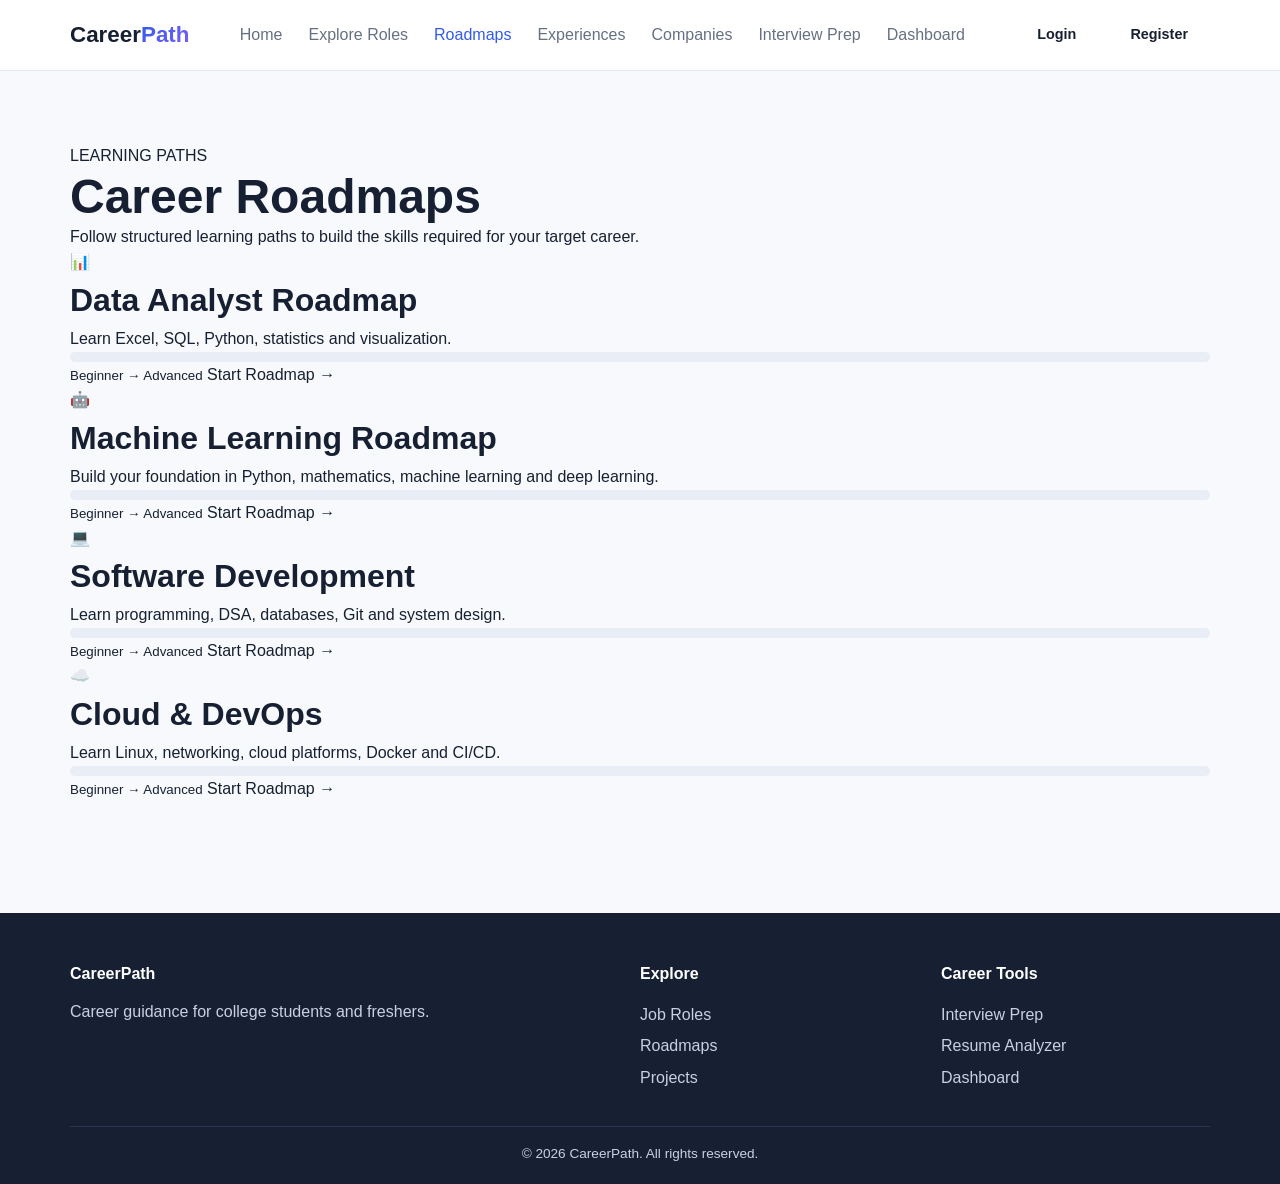
==== pages/roadmap.html @ c2577b4e "Add CareerPath project" ====
<!DOCTYPE html>
<html lang="en">

<head>
  <meta charset="UTF-8">
  <meta name="viewport" content="width=device-width, initial-scale=1.0">

  <title>Roadmaps | CareerPath</title>

  <link rel="stylesheet" href="../css/style.css">
  <link rel="stylesheet" href="../css/navbar.css">
  <link rel="stylesheet" href="../css/responsive.css">
  <link rel="stylesheet" href="../css/roadmap.css">
</head>

<body data-root="../" data-page="Roadmaps">

  <div id="navbar"></div>

  <main class="container section roadmap-page">

    <section class="page-hero">
      <p class="eyebrow">LEARNING PATHS</p>

      <h1>Career Roadmaps</h1>

      <p>
        Follow structured learning paths to build the skills required
        for your target career.
      </p>
    </section>


    <section class="roadmap-grid">

      <article class="roadmap-card">

        <div class="roadmap-icon">📊</div>

        <h2>Data Analyst Roadmap</h2>

        <p>
          Learn Excel, SQL, Python, statistics and visualization.
        </p>

        <div class="progress">
          <span style="width: 25%;"></span>
        </div>

        <small>Beginner → Advanced</small>

        <a href="roles.html" class="roadmap-btn">
          Start Roadmap →
        </a>

      </article>


      <article class="roadmap-card">

        <div class="roadmap-icon">🤖</div>

        <h2>Machine Learning Roadmap</h2>

        <p>
          Build your foundation in Python, mathematics,
          machine learning and deep learning.
        </p>

        <div class="progress">
          <span style="width: 20%;"></span>
        </div>

        <small>Beginner → Advanced</small>

        <a href="roles.html" class="roadmap-btn">
          Start Roadmap →
        </a>

      </article>


      <article class="roadmap-card">

        <div class="roadmap-icon">💻</div>

        <h2>Software Development</h2>

        <p>
          Learn programming, DSA, databases, Git and system design.
        </p>

        <div class="progress">
          <span style="width: 30%;"></span>
        </div>

        <small>Beginner → Advanced</small>

        <a href="roles.html" class="roadmap-btn">
          Start Roadmap →
        </a>

      </article>


      <article class="roadmap-card">

        <div class="roadmap-icon">☁️</div>

        <h2>Cloud & DevOps</h2>

        <p>
          Learn Linux, networking, cloud platforms,
          Docker and CI/CD.
        </p>

        <div class="progress">
          <span style="width: 15%;"></span>
        </div>

        <small>Beginner → Advanced</small>

        <a href="roles.html" class="roadmap-btn">
          Start Roadmap →
        </a>

      </article>

    </section>

  </main>

  <div id="footer"></div>

  <script src="../js/main.js"></script>

</body>
</html>
---- css/style.css ----
/* =========================================================
   CareerPath design system (shared by every page)
   1. Variables  2. Reset  3. Typography  4. Layout
   5. Buttons    6. Cards  7. Tags/Progress  8. Animations
   ========================================================= */

/* 1. VARIABLES - change colours here and the whole site updates */
:root {
  --primary: #315BEA;
  --secondary: #7C5CFC;
  --bg: #F7F9FC;
  --text: #172033;
  --text-light: #667085;
  --white: #FFFFFF;
  --border: #E4E8F0;
  --gradient: linear-gradient(135deg, var(--primary), var(--secondary));
  --radius: 16px;
  --shadow: 0 8px 24px rgba(23, 32, 51, 0.08);
  --shadow-hover: 0 14px 32px rgba(49, 91, 234, 0.18);
  --font: 'Inter', 'Segoe UI', Arial, sans-serif;
}

/* 2. RESET */
* { margin: 0; padding: 0; box-sizing: border-box; }
html { scroll-behavior: smooth; }
body { font-family: var(--font); background: var(--bg); color: var(--text); line-height: 1.6; }
img { max-width: 100%; display: block; }
a { color: inherit; text-decoration: none; }
ul { list-style: none; }

/* 3. TYPOGRAPHY */
h1 { font-size: 3rem; line-height: 1.15; }
h2 { font-size: 2rem; }
h3 { font-size: 1.15rem; }
.muted { color: var(--text-light); }
.gradient-text { background: var(--gradient); -webkit-background-clip: text; background-clip: text; color: transparent; }

/* 4. LAYOUT */
.container { width: min(1140px, 92%); margin: 0 auto; }
.section { padding: 72px 0; }
.section-title { text-align: center; margin-bottom: 40px; }
.section-title p { color: var(--text-light); margin-top: 8px; }
.grid { display: grid; gap: 24px; }
/* auto-fit = cards wrap by themselves on any screen size */
.grid-cards { grid-template-columns: repeat(auto-fit, minmax(240px, 1fr)); }

/* 5. BUTTONS */
.btn { display: inline-block; padding: 12px 26px; border-radius: 999px; font-weight: 600;
  border: 2px solid transparent; cursor: pointer; font-family: inherit; font-size: 1rem;
  transition: transform .25s, box-shadow .25s, background .25s; }
.btn:hover { transform: translateY(-3px); }
.btn-primary { background: var(--gradient); color: var(--white); box-shadow: var(--shadow); }
.btn-primary:hover { box-shadow: var(--shadow-hover); }
.btn-outline { border-color: var(--primary); color: var(--primary); background: transparent; }
.btn-outline:hover { background: var(--primary); color: var(--white); }

/* 6. CARDS */
.card { background: var(--white); border-radius: var(--radius); padding: 24px;
  box-shadow: var(--shadow); border: 1px solid var(--border);
  transition: transform .3s, box-shadow .3s; }
.card:hover { transform: translateY(-6px); box-shadow: var(--shadow-hover); }
.card-icon { font-size: 2rem; margin-bottom: 12px; }

/* 7. TAGS + PROGRESS BAR */
.tag { display: inline-block; font-size: .78rem; padding: 4px 10px; border-radius: 999px;
  background: #EEF2FF; color: var(--primary); margin: 2px 4px 2px 0; font-weight: 500; }
.progress { height: 10px; background: #E9EDF5; border-radius: 999px; overflow: hidden; }
.progress-fill { height: 100%; width: 0; background: var(--gradient); border-radius: 999px;
  transition: width 1s ease; }

/* 8. ANIMATIONS */
.reveal { opacity: 0; transform: translateY(28px); transition: opacity .7s ease, transform .7s ease; }
.reveal.visible { opacity: 1; transform: none; }
@keyframes float { 0%,100% { transform: translateY(0); } 50% { transform: translateY(-16px); } }
@media (prefers-reduced-motion: reduce) {
  * { animation: none !important; transition: none !important; }
  .reveal { opacity: 1; transform: none; }
}
---- css/navbar.css ----
/* Navbar + footer (same on every page) */
.navbar { position: sticky; top: 0; z-index: 100; background: rgba(255,255,255,.9);
  backdrop-filter: blur(10px); border-bottom: 1px solid var(--border); }
.nav-inner { display: flex; align-items: center; justify-content: space-between; height: 70px; }
.logo { font-size: 1.4rem; font-weight: 800; }
.logo span { background: var(--gradient); -webkit-background-clip: text; background-clip: text; color: transparent; }
.nav-links { display: flex; gap: 26px; }
.nav-links a { color: var(--text-light); font-weight: 500; padding: 6px 0; transition: color .2s; }
.nav-links a:hover, .nav-links a.active { color: var(--primary); }
.nav-auth { display: flex; gap: 10px; }
.nav-auth .btn { padding: 8px 20px; font-size: .9rem; }
.menu-toggle { display: none; background: none; border: none; font-size: 1.8rem; cursor: pointer; color: var(--text); }

.footer { background: var(--text); color: #C9D1E0; padding: 48px 0 20px; margin-top: 40px; }
.footer-grid { display: grid; grid-template-columns: 2fr 1fr 1fr; gap: 32px; }
.footer h4 { color: var(--white); margin-bottom: 12px; }
.footer a { display: block; padding: 3px 0; }
.footer a:hover { color: var(--white); }
.footer-bottom { text-align: center; margin-top: 32px; padding-top: 16px;
  border-top: 1px solid #2A3550; font-size: .85rem; }
---- css/responsive.css ----
/* Responsive rules (loaded last so it can override other files) */
@media (max-width: 992px) {
  h1 { font-size: 2.4rem; }
  .hero-inner { grid-template-columns: 1fr; text-align: center; }
  .hero-buttons { justify-content: center; }
  .hero-visual { display: none; }
}
@media (max-width: 768px) {
  .section { padding: 48px 0; }
  h2 { font-size: 1.6rem; }
  .menu-toggle { display: block; }
  /* the nav links + login buttons turn into a dropdown menu */
  .nav-links, .nav-auth { display: none; }
  .navbar.open .nav-links, .navbar.open .nav-auth { display: flex; }
  .navbar.open .nav-links { flex-direction: column; position: absolute; top: 70px; left: 0; right: 0;
    background: var(--white); padding: 16px 5%; gap: 14px; border-bottom: 1px solid var(--border); }
  .navbar.open .nav-auth { position: absolute; top: 330px; left: 0; right: 0;
    background: var(--white); padding: 0 5% 16px; }
  .footer-grid { grid-template-columns: 1fr; }
}
@media (max-width: 480px) {
  h1 { font-size: 2rem; }
  .hero-buttons .btn { width: 100%; text-align: center; }
}
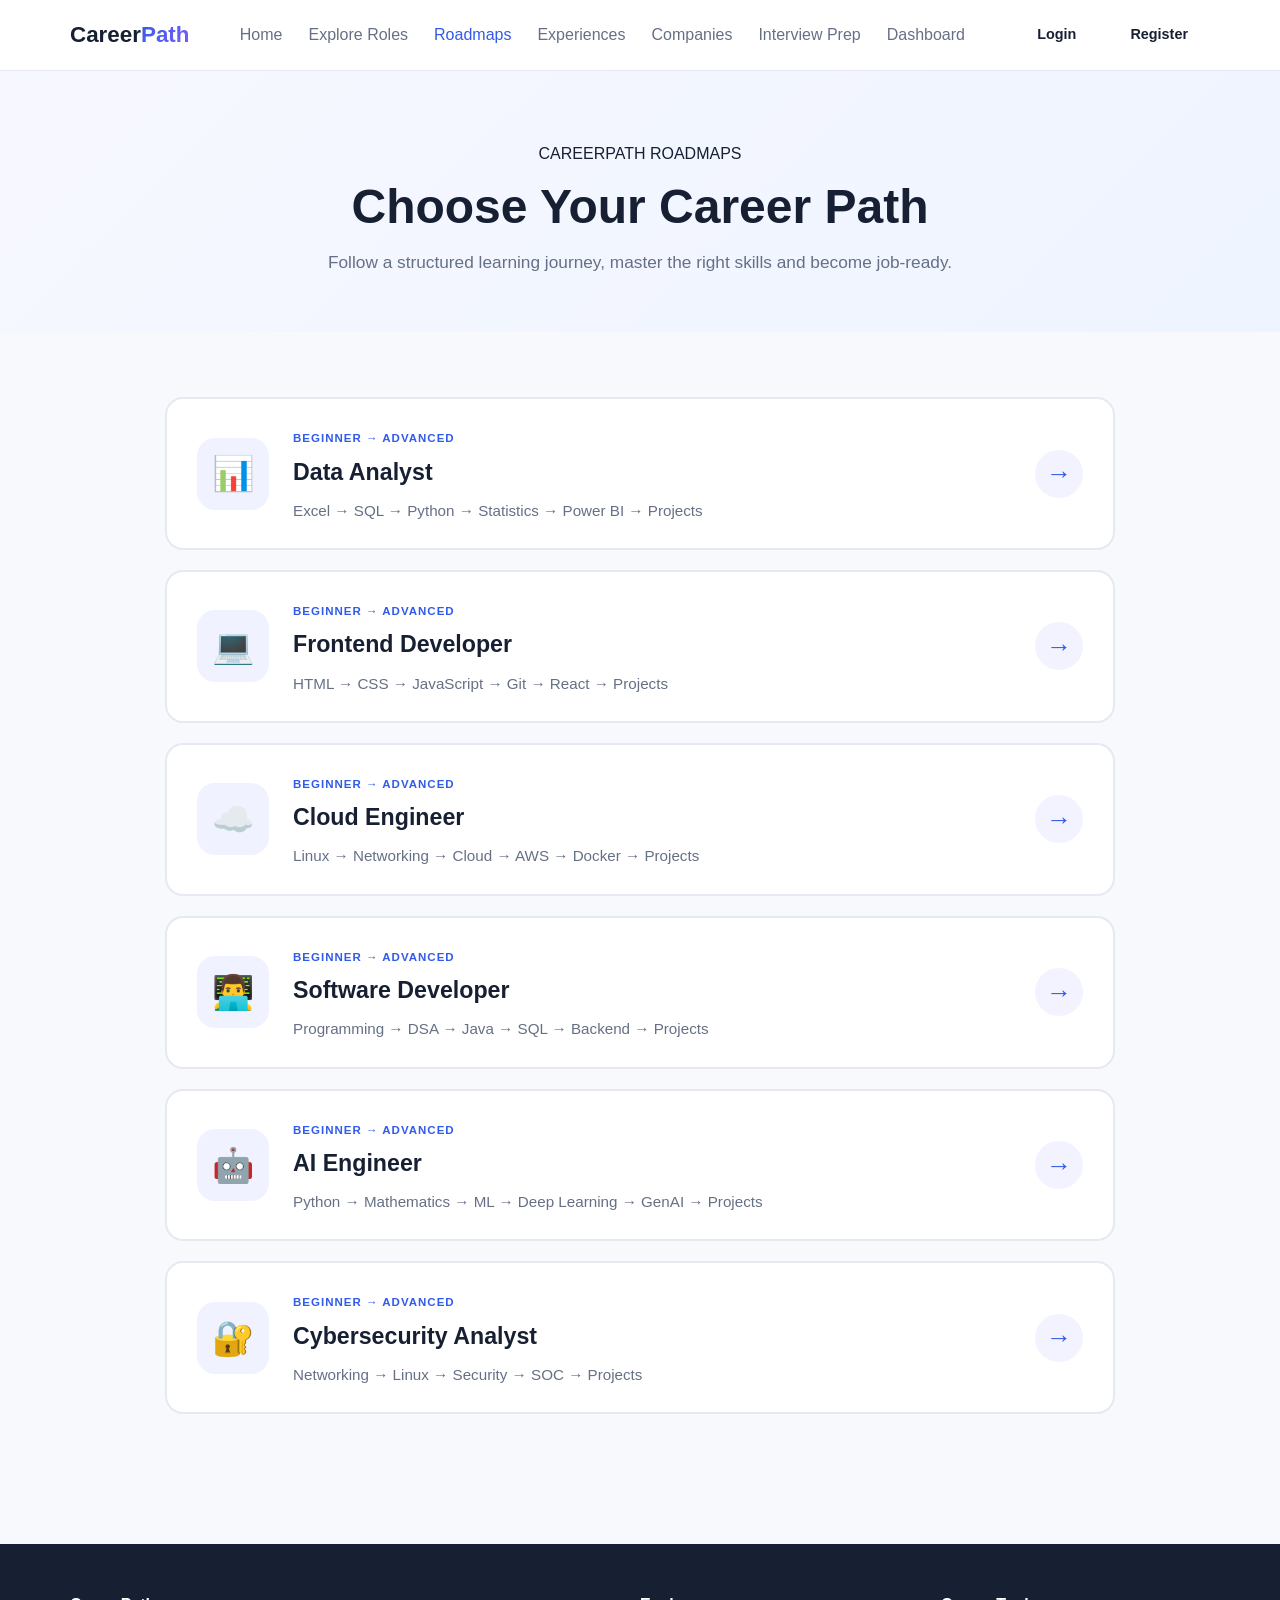
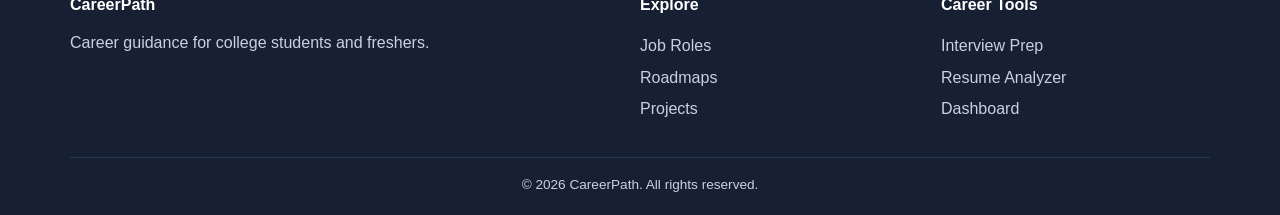
==== commit 7de47951: "Added detailed career roadmaps" ====
--- a/pages/roadmap.html
+++ b/pages/roadmap.html
@@ -2,137 +2,296 @@
 <html lang="en">
 
 <head>
-  <meta charset="UTF-8">
-  <meta name="viewport" content="width=device-width, initial-scale=1.0">
-
-  <title>Roadmaps | CareerPath</title>
-
-  <link rel="stylesheet" href="../css/style.css">
-  <link rel="stylesheet" href="../css/navbar.css">
-  <link rel="stylesheet" href="../css/responsive.css">
-  <link rel="stylesheet" href="../css/roadmap.css">
+
+    <meta charset="UTF-8">
+
+    <meta
+        name="viewport"
+        content="width=device-width, initial-scale=1.0"
+    >
+
+    <title>Career Roadmaps | CareerPath</title>
+
+    <link rel="stylesheet" href="../css/style.css">
+    <link rel="stylesheet" href="../css/navbar.css">
+    <link rel="stylesheet" href="../css/roadmap.css">
+    <link rel="stylesheet" href="../css/responsive.css">
+
 </head>
 
+
 <body data-root="../" data-page="Roadmaps">
 
-  <div id="navbar"></div>
-
-  <main class="container section roadmap-page">
-
-    <section class="page-hero">
-      <p class="eyebrow">LEARNING PATHS</p>
-
-      <h1>Career Roadmaps</h1>
-
-      <p>
-        Follow structured learning paths to build the skills required
-        for your target career.
-      </p>
-    </section>
-
-
-    <section class="roadmap-grid">
-
-      <article class="roadmap-card">
-
-        <div class="roadmap-icon">📊</div>
-
-        <h2>Data Analyst Roadmap</h2>
-
-        <p>
-          Learn Excel, SQL, Python, statistics and visualization.
-        </p>
-
-        <div class="progress">
-          <span style="width: 25%;"></span>
-        </div>
-
-        <small>Beginner → Advanced</small>
-
-        <a href="roles.html" class="roadmap-btn">
-          Start Roadmap →
-        </a>
-
-      </article>
-
-
-      <article class="roadmap-card">
-
-        <div class="roadmap-icon">🤖</div>
-
-        <h2>Machine Learning Roadmap</h2>
-
-        <p>
-          Build your foundation in Python, mathematics,
-          machine learning and deep learning.
-        </p>
-
-        <div class="progress">
-          <span style="width: 20%;"></span>
-        </div>
-
-        <small>Beginner → Advanced</small>
-
-        <a href="roles.html" class="roadmap-btn">
-          Start Roadmap →
-        </a>
-
-      </article>
-
-
-      <article class="roadmap-card">
-
-        <div class="roadmap-icon">💻</div>
-
-        <h2>Software Development</h2>
-
-        <p>
-          Learn programming, DSA, databases, Git and system design.
-        </p>
-
-        <div class="progress">
-          <span style="width: 30%;"></span>
-        </div>
-
-        <small>Beginner → Advanced</small>
-
-        <a href="roles.html" class="roadmap-btn">
-          Start Roadmap →
-        </a>
-
-      </article>
-
-
-      <article class="roadmap-card">
-
-        <div class="roadmap-icon">☁️</div>
-
-        <h2>Cloud & DevOps</h2>
-
-        <p>
-          Learn Linux, networking, cloud platforms,
-          Docker and CI/CD.
-        </p>
-
-        <div class="progress">
-          <span style="width: 15%;"></span>
-        </div>
-
-        <small>Beginner → Advanced</small>
-
-        <a href="roles.html" class="roadmap-btn">
-          Start Roadmap →
-        </a>
-
-      </article>
-
-    </section>
-
-  </main>
-
-  <div id="footer"></div>
-
-  <script src="../js/main.js"></script>
+    <!-- NAVBAR -->
+    <div id="navbar"></div>
+
+
+    <main>
+
+        <!-- PAGE HEADER -->
+
+        <section class="roadmap-page-hero">
+
+            <div class="container">
+
+                <p class="eyebrow">
+                    CAREERPATH ROADMAPS
+                </p>
+
+                <h1>
+                    Choose Your Career Path
+                </h1>
+
+                <p>
+                    Follow a structured learning journey,
+                    master the right skills and become job-ready.
+                </p>
+
+            </div>
+
+        </section>
+
+
+        <!-- CAREER PATHS -->
+
+        <section class="roadmap-selection">
+
+            <div class="container">
+
+                <div class="roadmap-role-grid">
+
+
+                    <!-- DATA ANALYST -->
+
+                    <a
+                        href="roadmap-details.html?role=data-analyst"
+                        class="roadmap-role-card"
+                    >
+
+                        <div class="roadmap-card-icon">
+                            📊
+                        </div>
+
+                        <div class="roadmap-card-content">
+
+                            <span class="roadmap-level">
+                                BEGINNER → ADVANCED
+                            </span>
+
+                            <h2>
+                                Data Analyst
+                            </h2>
+
+                            <p>
+                                Excel → SQL → Python →
+                                Statistics → Power BI → Projects
+                            </p>
+
+                        </div>
+
+                        <div class="roadmap-arrow">
+                            →
+                        </div>
+
+                    </a>
+
+
+
+                    <!-- FRONTEND DEVELOPER -->
+
+                    <a
+                        href="roadmap-details.html?role=frontend-developer"
+                        class="roadmap-role-card"
+                    >
+
+                        <div class="roadmap-card-icon">
+                            💻
+                        </div>
+
+                        <div class="roadmap-card-content">
+
+                            <span class="roadmap-level">
+                                BEGINNER → ADVANCED
+                            </span>
+
+                            <h2>
+                                Frontend Developer
+                            </h2>
+
+                            <p>
+                                HTML → CSS → JavaScript →
+                                Git → React → Projects
+                            </p>
+
+                        </div>
+
+                        <div class="roadmap-arrow">
+                            →
+                        </div>
+
+                    </a>
+
+
+
+                    <!-- CLOUD ENGINEER -->
+
+                    <a
+                        href="roadmap-details.html?role=cloud-engineer"
+                        class="roadmap-role-card"
+                    >
+
+                        <div class="roadmap-card-icon">
+                            ☁️
+                        </div>
+
+                        <div class="roadmap-card-content">
+
+                            <span class="roadmap-level">
+                                BEGINNER → ADVANCED
+                            </span>
+
+                            <h2>
+                                Cloud Engineer
+                            </h2>
+
+                            <p>
+                                Linux → Networking → Cloud →
+                                AWS → Docker → Projects
+                            </p>
+
+                        </div>
+
+                        <div class="roadmap-arrow">
+                            →
+                        </div>
+
+                    </a>
+
+
+
+                    <!-- SOFTWARE DEVELOPER -->
+
+                    <a
+                        href="roadmap-details.html?role=software-developer"
+                        class="roadmap-role-card"
+                    >
+
+                        <div class="roadmap-card-icon">
+                            👨‍💻
+                        </div>
+
+                        <div class="roadmap-card-content">
+
+                            <span class="roadmap-level">
+                                BEGINNER → ADVANCED
+                            </span>
+
+                            <h2>
+                                Software Developer
+                            </h2>
+
+                            <p>
+                                Programming → DSA → Java →
+                                SQL → Backend → Projects
+                            </p>
+
+                        </div>
+
+                        <div class="roadmap-arrow">
+                            →
+                        </div>
+
+                    </a>
+
+
+
+                    <!-- AI ENGINEER -->
+
+                    <a
+                        href="roadmap-details.html?role=ai-engineer"
+                        class="roadmap-role-card"
+                    >
+
+                        <div class="roadmap-card-icon">
+                            🤖
+                        </div>
+
+                        <div class="roadmap-card-content">
+
+                            <span class="roadmap-level">
+                                BEGINNER → ADVANCED
+                            </span>
+
+                            <h2>
+                                AI Engineer
+                            </h2>
+
+                            <p>
+                                Python → Mathematics → ML →
+                                Deep Learning → GenAI → Projects
+                            </p>
+
+                        </div>
+
+                        <div class="roadmap-arrow">
+                            →
+                        </div>
+
+                    </a>
+
+
+
+                    <!-- CYBERSECURITY -->
+
+                    <a
+                        href="roadmap-details.html?role=cybersecurity-analyst"
+                        class="roadmap-role-card"
+                    >
+
+                        <div class="roadmap-card-icon">
+                            🔐
+                        </div>
+
+                        <div class="roadmap-card-content">
+
+                            <span class="roadmap-level">
+                                BEGINNER → ADVANCED
+                            </span>
+
+                            <h2>
+                                Cybersecurity Analyst
+                            </h2>
+
+                            <p>
+                                Networking → Linux → Security →
+                                SOC → Projects
+                            </p>
+
+                        </div>
+
+                        <div class="roadmap-arrow">
+                            →
+                        </div>
+
+                    </a>
+
+
+                </div>
+
+            </div>
+
+        </section>
+
+    </main>
+
+
+    <!-- FOOTER -->
+
+    <div id="footer"></div>
+
+
+    <script src="../js/main.js"></script>
 
 </body>
+
 </html>
--- a/css/roadmap.css
+++ b/css/roadmap.css
@@ -0,0 +1,411 @@
+/* =========================================
+   CAREER ROADMAP PAGE
+========================================= */
+
+
+/* =========================================
+   HERO
+========================================= */
+
+.roadmap-page-hero {
+    padding: 70px 0 55px;
+
+    text-align: center;
+
+    background:
+        linear-gradient(
+            135deg,
+            #f7f8ff 0%,
+            #eef4ff 100%
+        );
+}
+
+
+.roadmap-page-hero .eyebrow {
+    margin-bottom: 12px;
+}
+
+
+.roadmap-page-hero h1 {
+
+    font-size: 3rem;
+
+    margin: 0 0 14px;
+
+    font-weight: 800;
+
+}
+
+
+.roadmap-page-hero p:last-child {
+
+    max-width: 680px;
+
+    margin: auto;
+
+    color: var(--text-light);
+
+    font-size: 1.08rem;
+
+    line-height: 1.7;
+
+}
+
+
+/* =========================================
+   ROADMAP SECTION
+========================================= */
+
+.roadmap-selection {
+
+    padding: 65px 0 90px;
+
+}
+
+
+.roadmap-role-grid {
+
+    max-width: 950px;
+
+    margin: auto;
+
+    display: flex;
+
+    flex-direction: column;
+
+    gap: 20px;
+
+}
+
+
+/* =========================================
+   CLICKABLE CAREER CARD
+========================================= */
+
+.roadmap-role-card {
+
+    position: relative;
+
+    display: flex;
+
+    align-items: center;
+
+    gap: 24px;
+
+    width: 100%;
+
+    min-height: 135px;
+
+    padding: 25px 30px;
+
+    box-sizing: border-box;
+
+    background: #ffffff;
+
+    border: 2px solid #e7e9f2;
+
+    border-radius: 18px;
+
+    text-decoration: none;
+
+    color: var(--text);
+
+    cursor: pointer;
+
+    transition:
+        transform 0.25s ease,
+        box-shadow 0.25s ease,
+        border-color 0.25s ease,
+        background 0.25s ease;
+
+}
+
+
+/* =========================================
+   HOVER EFFECT
+========================================= */
+
+.roadmap-role-card:hover {
+
+    transform: translateY(-5px);
+
+    border-color: var(--primary);
+
+    background: #fcfcff;
+
+    box-shadow:
+        0 15px 35px rgba(0, 0, 0, 0.10);
+
+}
+
+
+/* =========================================
+   ICON
+========================================= */
+
+.roadmap-card-icon {
+
+    flex-shrink: 0;
+
+    width: 72px;
+
+    height: 72px;
+
+    display: flex;
+
+    align-items: center;
+
+    justify-content: center;
+
+    border-radius: 18px;
+
+    background: #f1f2ff;
+
+    font-size: 34px;
+
+    transition:
+        transform 0.25s ease,
+        background 0.25s ease;
+
+}
+
+
+.roadmap-role-card:hover .roadmap-card-icon {
+
+    transform: scale(1.08);
+
+    background: #e9eaff;
+
+}
+
+
+/* =========================================
+   CONTENT
+========================================= */
+
+.roadmap-card-content {
+
+    flex: 1;
+
+}
+
+
+.roadmap-level {
+
+    display: inline-block;
+
+    margin-bottom: 6px;
+
+    font-size: 0.72rem;
+
+    font-weight: 800;
+
+    letter-spacing: 1px;
+
+    color: var(--primary);
+
+}
+
+
+.roadmap-role-card h2 {
+
+    margin: 0 0 8px;
+
+    font-size: 1.45rem;
+
+    font-weight: 750;
+
+}
+
+
+.roadmap-role-card p {
+
+    margin: 0;
+
+    color: var(--text-light);
+
+    font-size: 0.95rem;
+
+    line-height: 1.6;
+
+}
+
+
+/* =========================================
+   ARROW
+========================================= */
+
+.roadmap-arrow {
+
+    flex-shrink: 0;
+
+    width: 48px;
+
+    height: 48px;
+
+    display: flex;
+
+    align-items: center;
+
+    justify-content: center;
+
+    border-radius: 50%;
+
+    background: #f2f3ff;
+
+    color: var(--primary);
+
+    font-size: 1.6rem;
+
+    font-weight: 700;
+
+    transition:
+        transform 0.25s ease,
+        background 0.25s ease;
+
+}
+
+
+.roadmap-role-card:hover .roadmap-arrow {
+
+    transform: translateX(6px);
+
+    background: var(--primary);
+
+    color: white;
+
+}
+
+
+/* =========================================
+   SMALL "CLICKABLE" FEEL
+========================================= */
+
+.roadmap-role-card::after {
+
+    content: "VIEW ROADMAP";
+
+    position: absolute;
+
+    right: 88px;
+
+    bottom: 15px;
+
+    font-size: 0.65rem;
+
+    font-weight: 800;
+
+    letter-spacing: 1px;
+
+    color: var(--primary);
+
+    opacity: 0;
+
+    transform: translateY(5px);
+
+    transition:
+        opacity 0.2s ease,
+        transform 0.2s ease;
+
+}
+
+
+.roadmap-role-card:hover::after {
+
+    opacity: 1;
+
+    transform: translateY(0);
+
+}
+
+
+/* =========================================
+   MOBILE
+========================================= */
+
+@media (max-width: 700px) {
+
+    .roadmap-page-hero {
+
+        padding: 55px 0 45px;
+
+    }
+
+
+    .roadmap-page-hero h1 {
+
+        font-size: 2.2rem;
+
+    }
+
+
+    .roadmap-page-hero p:last-child {
+
+        font-size: 0.95rem;
+
+    }
+
+
+    .roadmap-selection {
+
+        padding: 45px 0 70px;
+
+    }
+
+
+    .roadmap-role-card {
+
+        min-height: auto;
+
+        padding: 20px;
+
+        gap: 15px;
+
+    }
+
+
+    .roadmap-card-icon {
+
+        width: 55px;
+
+        height: 55px;
+
+        font-size: 27px;
+
+        border-radius: 14px;
+
+    }
+
+
+    .roadmap-role-card h2 {
+
+        font-size: 1.15rem;
+
+    }
+
+
+    .roadmap-role-card p {
+
+        font-size: 0.82rem;
+
+    }
+
+
+    .roadmap-arrow {
+
+        width: 38px;
+
+        height: 38px;
+
+        font-size: 1.2rem;
+
+    }
+
+
+    .roadmap-role-card::after {
+
+        display: none;
+
+    }
+
+}
